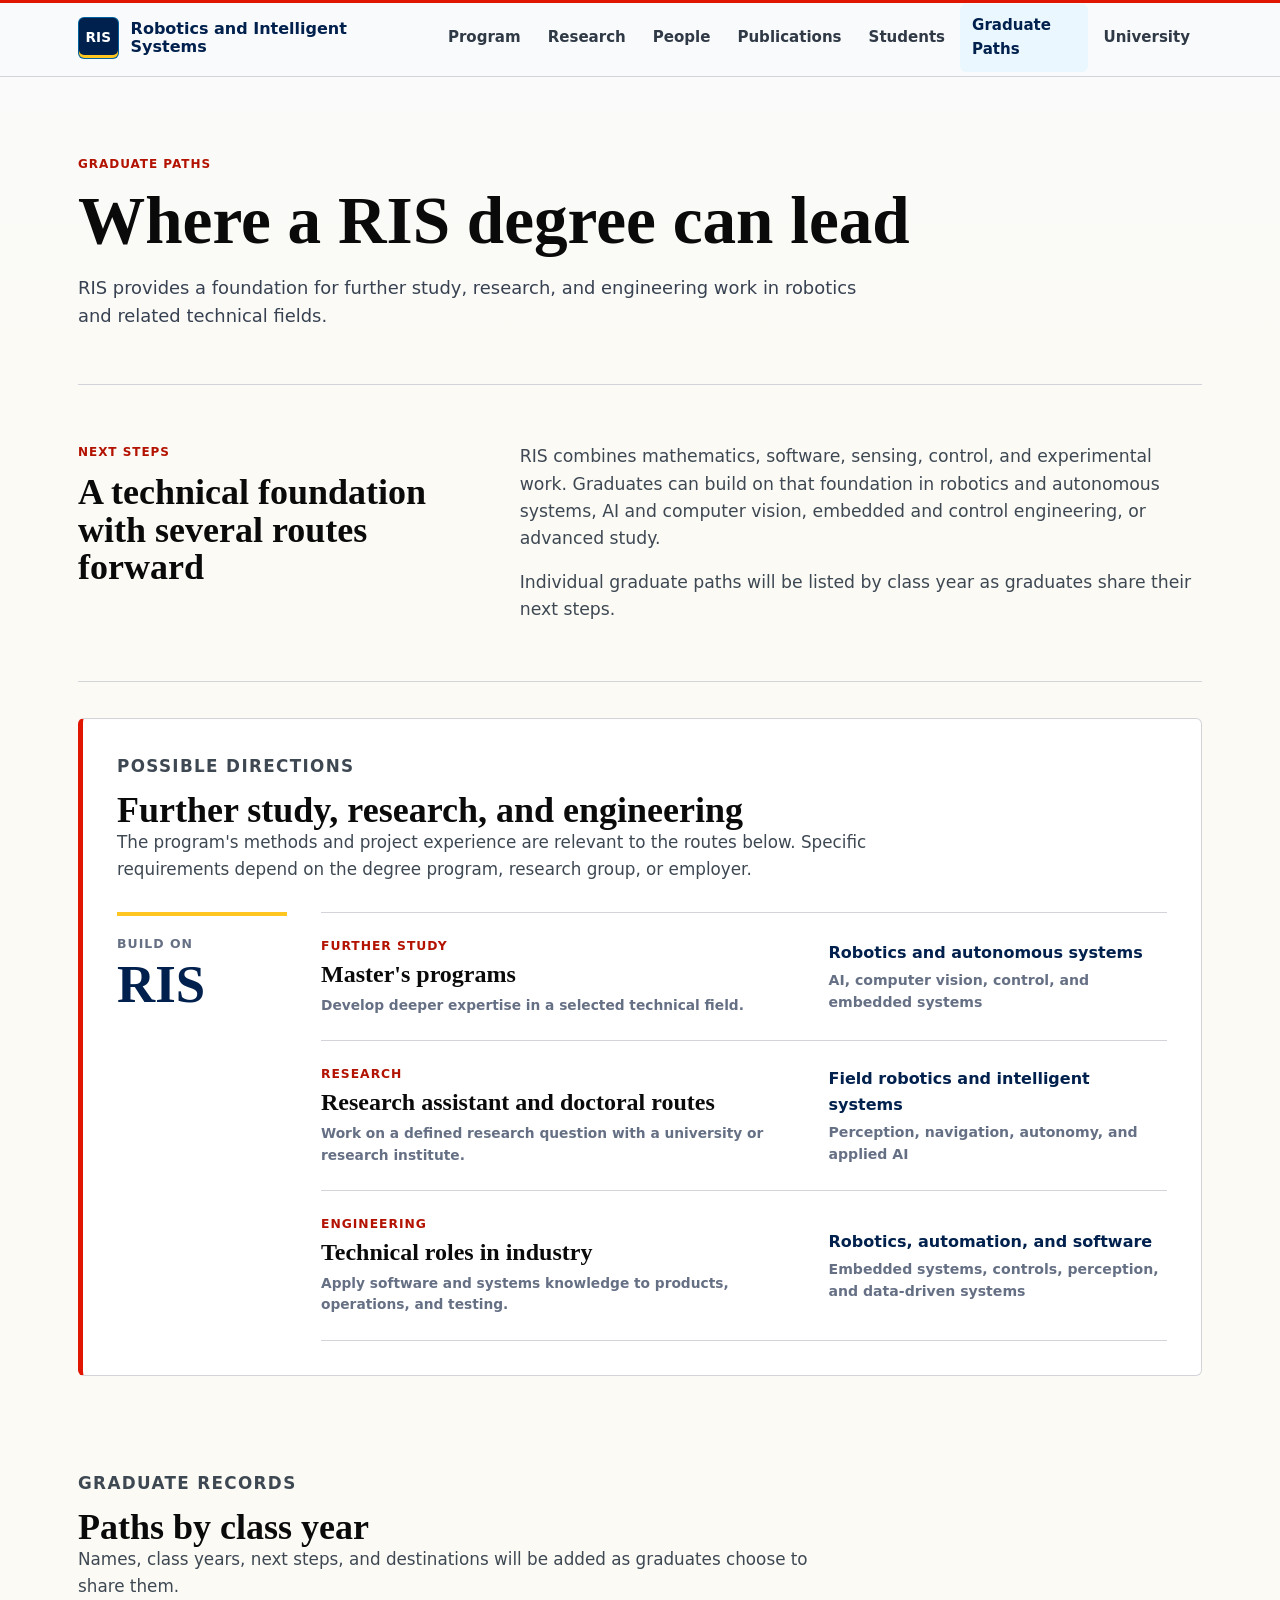
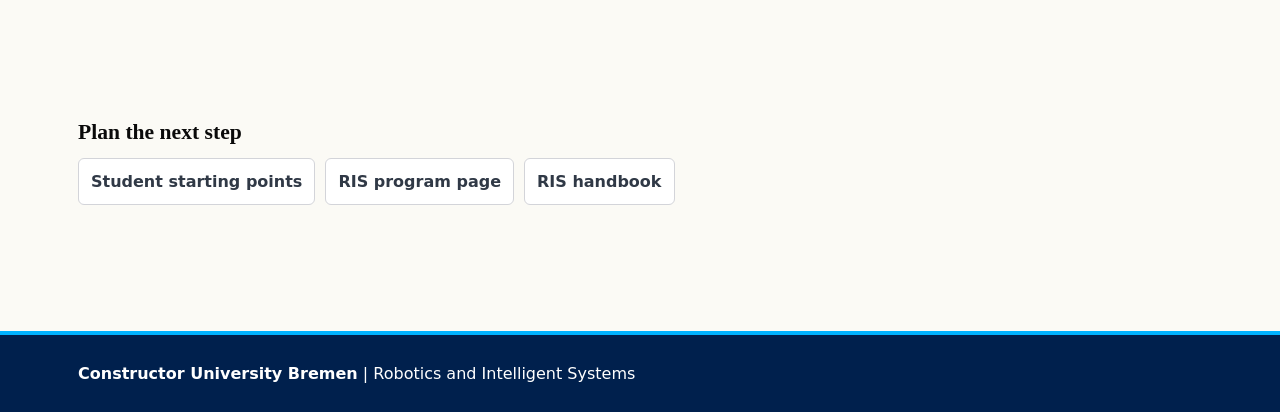
==== graduate-paths.html @ eb4503a7 "Add thesis resources and graduate paths" ====
<!doctype html>
<html lang="en">
<head>
  <title>Graduate Paths | Robotics and Intelligent Systems</title>
  <meta charset="utf-8">
  <meta name="viewport" content="width=device-width, initial-scale=1">
  <meta name="theme-color" content="#00204D">
  <meta name="description" content="Possible academic, research, and engineering paths after Robotics and Intelligent Systems.">
  <meta property="og:title" content="Graduate Paths | Robotics and Intelligent Systems">
  <meta property="og:description" content="Possible academic, research, and engineering paths after RIS.">
  <meta property="og:type" content="website">
  <link rel="icon" href="data:image/svg+xml,%3Csvg xmlns='http://www.w3.org/2000/svg' viewBox='0 0 32 32'%3E%3Crect width='32' height='32' rx='6' fill='%23008CE2'/%3E%3Cpath d='M7 22V10h7.2c2.7 0 4.5 1.5 4.5 3.8 0 1.7-.9 3-2.3 3.5L20 22h-3.7l-3.1-4.1h-2.8V22H7zm3.4-6.8H14c.8 0 1.3-.5 1.3-1.2s-.5-1.2-1.3-1.2h-3.6v2.4zM22 22V10h3.4v12H22z' fill='white'/%3E%3C/svg%3E">
  <link rel="stylesheet" href="assets/css/styles.css">
</head>
<body>
<header class="site-header" role="banner">
  <div class="container header-inner">
    <a class="brand" href="index.html" aria-label="RIS home">
      <span class="brand-mark" aria-hidden="true">RIS</span>
      <span class="brand-text">Robotics and Intelligent Systems</span>
    </a>
    <button class="nav-toggle" aria-expanded="false" aria-controls="site-nav">Menu</button>
    <nav id="site-nav" class="site-nav" role="navigation" aria-label="Primary">
      <a href="index.html">Program</a>
      <a href="projects.html">Research</a>
      <a href="people.html">People</a>
      <a href="publications.html">Publications</a>
      <a href="news.html">Students</a>
      <a href="graduate-paths.html">Graduate Paths</a>
      <a href="https://constructor.university/" target="_blank" rel="noopener">University</a>
    </nav>
  </div>
</header>

<main id="main" class="container page" role="main">
  <section class="page-intro graduate-paths-intro">
    <p class="eyebrow">Graduate Paths</p>
    <h1>Where a RIS degree can lead</h1>
    <p>RIS provides a foundation for further study, research, and engineering work in robotics and related technical fields.</p>
  </section>

  <section class="section path-outlook">
    <div class="path-outlook-heading">
      <p class="eyebrow">Next steps</p>
      <h2>A technical foundation with several routes forward</h2>
    </div>
    <div class="path-outlook-copy">
      <p>RIS combines mathematics, software, sensing, control, and experimental work. Graduates can build on that foundation in robotics and autonomous systems, AI and computer vision, embedded and control engineering, or advanced study.</p>
      <p>Individual graduate paths will be listed by class year as graduates share their next steps.</p>
    </div>
  </section>

  <section class="band inset graduate-destinations">
    <div class="section-heading compact">
      <p class="eyebrow">Possible directions</p>
      <h2>Further study, research, and engineering</h2>
      <p>The program's methods and project experience are relevant to the routes below. Specific requirements depend on the degree program, research group, or employer.</p>
    </div>

    <div class="destination-year">
      <div class="year-marker">
        <span>Build on</span>
        <strong>RIS</strong>
      </div>
      <div class="destination-list">
        <article class="destination-entry">
          <div>
            <p class="destination-name">Further study</p>
            <h3>Master's programs</h3>
            <p class="destination-type">Develop deeper expertise in a selected technical field.</p>
          </div>
          <p class="destination-place">Robotics and autonomous systems <span>AI, computer vision, control, and embedded systems</span></p>
        </article>
        <article class="destination-entry">
          <div>
            <p class="destination-name">Research</p>
            <h3>Research assistant and doctoral routes</h3>
            <p class="destination-type">Work on a defined research question with a university or research institute.</p>
          </div>
          <p class="destination-place">Field robotics and intelligent systems <span>Perception, navigation, autonomy, and applied AI</span></p>
        </article>
        <article class="destination-entry">
          <div>
            <p class="destination-name">Engineering</p>
            <h3>Technical roles in industry</h3>
            <p class="destination-type">Apply software and systems knowledge to products, operations, and testing.</p>
          </div>
          <p class="destination-place">Robotics, automation, and software <span>Embedded systems, controls, perception, and data-driven systems</span></p>
        </article>
      </div>
    </div>
  </section>

  <section class="section">
    <div class="section-heading compact">
      <p class="eyebrow">Graduate records</p>
      <h2>Paths by class year</h2>
      <p>Names, class years, next steps, and destinations will be added as graduates choose to share them.</p>
    </div>
  </section>

  <section class="section sources">
    <h2>Plan the next step</h2>
    <div class="link-grid">
      <a href="news.html">Student starting points</a>
      <a href="https://constructorcampus.org/programs/undergraduate-education/robotics-intelligent-systems" target="_blank" rel="noopener">RIS program page</a>
      <a href="https://constructor.university/sites/default/files/2026-02/RIS_Handbook_2025_v1_2_0.pdf" target="_blank" rel="noopener">RIS handbook</a>
    </div>
  </section>

</main>

<footer class="site-footer" role="contentinfo">
  <div class="container footer-inner">
    <p><strong><a href="https://constructor.university/" target="_blank" rel="noopener">Constructor University Bremen</a></strong> | Robotics and Intelligent Systems</p>
  </div>
</footer>
<script src="assets/js/reviewed-data.js"></script>
<script src="assets/js/main.js"></script>
</body>
</html>
---- assets/css/styles.css ----
:root{
  --constructor-navy:#00204D;
  --constructor-navy-deep:#001A3E;
  --constructor-red:#E01600;
  --constructor-red-deep:#B31200;
  --constructor-yellow:#FFC622;
  --constructor-sky:#00B2FF;
  --constructor-teal:#00A987;
  --navy:#00204D;
  --navy-2:#001A3E;
  --ink:#0A0A0A;
  --graphite:#303946;
  --muted:#667085;
  --paper:#FBFAF5;
  --surface:#FFFFFF;
  --surface-soft:#F5F1E8;
  --line:#D3D4D9;
  --blue:#007ECC;
  --green:#00695F;
  --gold:#B89145;
  --oxblood:#B31200;
  --shadow:0 18px 48px rgba(17,24,39,.12);
}

*{box-sizing:border-box}
html{scroll-behavior:smooth}
body{
  margin:0;
  background:linear-gradient(180deg,#F9FAFB 0,#FBFAF5 360px);
  color:var(--ink);
  font-family:Inter,Aptos,system-ui,-apple-system,Segoe UI,Roboto,Arial,sans-serif;
  line-height:1.58;
}
a{color:var(--blue);text-decoration:none}
a:hover{text-decoration:underline}
p{margin:0 0 1rem}
h1,h2,h3{
  margin:0;
  color:var(--ink);
  font-family:Georgia,"Times New Roman",serif;
  font-weight:700;
  line-height:1.04;
  letter-spacing:0;
}
h1{font-size:4.9rem;max-width:880px}
h2{font-size:2.25rem}
h3{font-size:1.18rem}
ul{margin-top:.4rem}
.container{max-width:1180px;margin:0 auto;padding:0 28px}

.site-header{
  position:sticky;
  top:0;
  z-index:30;
  background:rgba(249,250,251,.96);
  border-bottom:1px solid var(--line);
  box-shadow:inset 0 3px 0 var(--constructor-red);
  backdrop-filter:blur(16px);
}
.header-inner{
  min-height:76px;
  display:flex;
  align-items:center;
  gap:18px;
}
.brand{
  display:flex;
  align-items:center;
  gap:12px;
  color:var(--navy);
  font-weight:760;
}
.brand:hover{text-decoration:none}
.brand-mark{
  display:inline-grid;
  place-items:center;
  width:42px;
  height:42px;
  border:1px solid rgba(0,178,255,.45);
  border-radius:6px;
  background:var(--navy);
  color:#fff;
  font-size:.85rem;
  font-weight:840;
  box-shadow:inset 0 -3px 0 var(--constructor-yellow);
}
.brand-text{font-size:1rem;line-height:1.15}
.site-nav{
  margin-left:auto;
  display:flex;
  align-items:center;
  gap:3px;
}
.site-nav a{
  color:var(--graphite);
  font-size:.94rem;
  font-weight:700;
  padding:10px 12px;
  border-radius:6px;
}
.site-nav a:hover,
.site-nav a[aria-current="page"]{
  background:#EAF7FF;
  color:var(--navy);
  text-decoration:none;
}
.nav-toggle{
  display:none;
  margin-left:auto;
  border:1px solid var(--line);
  background:var(--surface);
  color:var(--navy);
  border-radius:6px;
  padding:9px 12px;
  font-weight:750;
}

.hero{
  position:relative;
  min-height:540px;
  display:grid;
  align-items:center;
  background:var(--navy);
  border-bottom:4px solid var(--constructor-yellow);
  box-shadow:inset 0 6px 0 var(--constructor-sky);
}
.hero::after{
  content:"";
  position:absolute;
  inset:auto 0 0;
  height:1px;
  background:rgba(255,255,255,.18);
}
.hero-scrim{display:none}
.hero-content{
  position:relative;
  padding-top:92px;
  padding-bottom:78px;
}
.hero .eyebrow{color:var(--constructor-yellow)}
.hero h1{color:#fff}
.hero .lede{
  max-width:720px;
  color:#E7EDF4;
  font-size:1.28rem;
}
.eyebrow{
  margin:0 0 12px;
  color:var(--oxblood);
  font-size:.75rem;
  font-weight:840;
  letter-spacing:.08em;
  text-transform:uppercase;
}
.lede{
  color:#364252;
  font-size:1.16rem;
}
.cta-row{
  display:flex;
  flex-wrap:wrap;
  gap:12px;
  margin-top:28px;
}
.btn{
  display:inline-flex;
  align-items:center;
  justify-content:center;
  min-height:44px;
  padding:11px 18px;
  border-radius:6px;
  border:1px solid var(--line);
  font-weight:800;
}
.btn:hover{text-decoration:none}
.btn-primary{
  color:#111827;
  background:var(--constructor-yellow);
  border-color:var(--constructor-yellow);
}
.btn-primary:hover{background:#FFCC38}
.btn-secondary{
  color:#fff;
  background:transparent;
  border-color:rgba(255,255,255,.45);
}
.btn-secondary:hover{background:rgba(255,255,255,.1)}
.band .btn-secondary,
.section .btn-secondary{
  color:var(--navy);
  background:#fff;
  border-color:var(--line);
}
.band .btn-secondary:hover,
.section .btn-secondary:hover{
  background:#EAF7FF;
}

.page{
  padding-top:68px;
  padding-bottom:24px;
}
.page-intro{
  padding:10px 0 38px;
  max-width:900px;
}
.page-intro h1{
  max-width:960px;
  font-size:4.2rem;
}
.page-intro p:last-child{
  margin-top:18px;
  max-width:780px;
  color:#374151;
  font-size:1.12rem;
}

.section{padding:58px 0}
.section-heading{
  max-width:820px;
  margin-bottom:30px;
}
.section-heading p{
  color:#3E4853;
  font-size:1.05rem;
}
.section-heading.compact{max-width:780px}
.band{
  background:#F5F1E8;
  border-top:1px solid var(--line);
  border-bottom:1px solid var(--line);
  padding:68px 0;
}
.band.inset{
  border:1px solid var(--line);
  border-left:5px solid var(--constructor-red);
  border-radius:6px;
  padding:34px;
  margin:36px 0;
  background:#fff;
}
.split{
  display:grid;
  grid-template-columns:minmax(0,1.02fr) minmax(300px,.86fr);
  gap:40px;
  align-items:start;
}
.split p{color:#3E4853}

.stat-grid{
  display:grid;
  grid-template-columns:repeat(4,1fr);
  gap:14px;
}
.stat-card,
.card,
.feature-list article,
.callout,
.project-list article{
  border:1px solid var(--line);
  border-radius:6px;
  background:var(--surface);
  box-shadow:0 8px 26px rgba(17,24,39,.05);
}
.stat-card{padding:20px}
.stat-value{
  display:block;
  color:var(--navy);
  font-family:Georgia,"Times New Roman",serif;
  font-size:1.9rem;
  font-weight:700;
  line-height:1.08;
}
.stat-label{
  display:block;
  margin-top:8px;
  color:var(--muted);
}

.feature-list{display:grid;gap:12px}
.feature-list article,
.callout{padding:19px}
.feature-list p,
.callout p{color:#3E4853}
.callout{border-top:4px solid var(--green)}

.card-grid{
  display:grid;
  grid-template-columns:repeat(auto-fit,minmax(250px,1fr));
  gap:16px;
}
.card-grid.three{grid-template-columns:repeat(3,1fr)}
.card{padding:20px}
.card p{color:#4A5561}
.project-card{border-top:4px solid var(--blue)}
.project-card:nth-child(2n){border-top-color:var(--constructor-teal)}
.project-card:nth-child(3n){border-top-color:var(--constructor-yellow)}
.project-card:nth-child(4n){border-top-color:var(--constructor-red)}

.people-grid{
  display:grid;
  grid-template-columns:1fr;
  gap:18px;
}
.person-card{
  border:1px solid var(--line);
  border-left:5px solid var(--navy);
  border-radius:6px;
  overflow:hidden;
  background:#fff;
  box-shadow:var(--shadow);
}
.person-body{padding:28px}
.role{
  color:var(--green);
  font-weight:740;
}
.tag-row{
  display:flex;
  flex-wrap:wrap;
  gap:8px;
  margin:16px 0 18px;
}
.tag-row span,
.badge{
  border:1px solid #F4DAA6;
  background:#FFF4D3;
  color:#564410;
  border-radius:999px;
  padding:5px 10px;
  font-size:.85rem;
  font-weight:720;
}
.links{
  display:flex;
  flex-wrap:wrap;
  gap:12px;
  margin:0;
}
.links a,
.link-grid a,
.pub-card>a,
.timeline-item a{font-weight:760}

.check-list{
  list-style:none;
  padding:0;
  margin:14px 0 0;
  display:grid;
  gap:10px;
}
.check-list li{
  position:relative;
  padding-left:24px;
  color:#3E4853;
}
.check-list li::before{
  content:"";
  position:absolute;
  left:0;
  top:.5em;
  width:10px;
  height:10px;
  border-radius:50%;
  background:var(--constructor-teal);
  box-shadow:0 0 0 3px #DDF4EF;
}

.project-list{
  display:grid;
  grid-template-columns:repeat(2,1fr);
  gap:14px;
}
.project-list article{padding:18px}
.project-list p{color:#4A5561}
.project-list span{
  display:inline-flex;
  margin-top:6px;
  color:#564410;
  background:#FFF4D3;
  border:1px solid #F4DAA6;
  border-radius:999px;
  padding:4px 9px;
  font-size:.82rem;
  font-weight:780;
}

.filter-bar{
  display:flex;
  flex-wrap:wrap;
  gap:8px;
  margin-bottom:20px;
}
.filter-button{
  appearance:none;
  border:1px solid var(--line);
  border-radius:6px;
  background:#fff;
  color:var(--graphite);
  padding:9px 13px;
  font-weight:790;
  cursor:pointer;
}
.filter-button.active,
.filter-button:hover{
  color:#fff;
  border-color:var(--navy);
  background:var(--navy);
  box-shadow:inset 0 -3px 0 var(--constructor-red);
}
.pubs{display:grid;gap:12px}
.pub-card{
  display:grid;
  grid-template-columns:minmax(0,1fr) auto;
  gap:22px;
  align-items:center;
  border:1px solid var(--line);
  border-left:4px solid var(--constructor-teal);
  border-radius:6px;
  padding:18px;
  background:#fff;
}
.pub-card.is-hidden{display:none}
.pub-card h2{
  font-family:Inter,Aptos,system-ui,-apple-system,Segoe UI,Roboto,Arial,sans-serif;
  font-size:1.08rem;
  line-height:1.25;
  font-weight:800;
}
.pub-year{
  color:var(--oxblood);
  font-weight:840;
  margin:0 0 7px;
}
.pub-meta,
.pub-source{
  color:#4A5561;
  margin:8px 0 0;
}
.pub-source{
  color:#7A6A48;
  font-size:.88rem;
}
.pub-card>a{
  display:inline-flex;
  justify-content:center;
  align-items:center;
  min-width:76px;
  border:1px solid var(--line);
  border-radius:6px;
  padding:8px 10px;
  color:var(--navy);
}
.pub-card>a:hover{
  background:#EAF7FF;
  text-decoration:none;
}

.timeline{display:grid;gap:18px}
.timeline-item{
  display:grid;
  grid-template-columns:124px minmax(0,1fr);
  gap:22px;
  border-top:1px solid var(--line);
  padding-top:24px;
}
.timeline-item>span{
  display:inline-flex;
  align-items:center;
  justify-content:center;
  width:96px;
  height:42px;
  border-radius:999px;
  color:#fff;
  background:var(--constructor-teal);
  font-weight:820;
}
.timeline-item:nth-child(2)>span{background:var(--navy)}
.timeline-item:nth-child(3)>span{background:var(--constructor-red)}
.timeline-item:nth-child(4)>span{background:var(--constructor-yellow);color:#1F2937}
.timeline-item p{color:#4A5561}

.thesis-guide{
  border-left-color:var(--constructor-teal);
  scroll-margin-top:90px;
}
.thesis-framework{
  display:grid;
  grid-template-columns:repeat(5,minmax(0,1fr));
  margin-top:28px;
  border-top:1px solid var(--line);
  border-bottom:1px solid var(--line);
}
.thesis-framework article{
  min-width:0;
  padding:24px 20px 26px;
  border-right:1px solid var(--line);
}
.thesis-framework article:first-child{padding-left:0}
.thesis-framework article:last-child{
  padding-right:0;
  border-right:0;
}
.thesis-framework span{
  display:block;
  margin-bottom:20px;
  color:var(--constructor-red-deep);
  font-family:Georgia,"Times New Roman",serif;
  font-size:2rem;
  font-weight:700;
  line-height:1;
}
.thesis-framework h3{
  margin-bottom:10px;
  font-size:1.15rem;
}
.thesis-framework p{
  margin:0;
  color:#4A5561;
  font-size:.94rem;
}
.thesis-check{
  display:grid;
  grid-template-columns:minmax(170px,.45fr) minmax(0,1.55fr);
  gap:32px;
  margin-top:32px;
  padding-top:28px;
  border-top:4px solid var(--constructor-yellow);
}
.thesis-check h3{font-size:1.35rem}
.thesis-check .check-list{
  display:grid;
  grid-template-columns:repeat(2,minmax(0,1fr));
  gap:12px 24px;
  margin:0;
}
.thesis-download{
  display:grid;
  grid-template-columns:minmax(0,1fr) auto;
  gap:32px;
  align-items:center;
  margin-top:34px;
  padding:26px;
  border:1px solid var(--line);
  border-left:5px solid var(--navy);
  border-radius:6px;
  background:#F7FAFC;
}
.thesis-download h3{margin-bottom:8px}
.thesis-download p:last-child{
  max-width:720px;
  margin:0;
  color:#4A5561;
}
.thesis-download .btn{white-space:nowrap}
.feature-list article>a{
  display:inline-block;
  margin-top:10px;
  color:var(--navy);
  font-size:.9rem;
  font-weight:760;
}

.graduate-paths-intro{max-width:980px}
.path-outlook{
  display:grid;
  grid-template-columns:minmax(260px,.72fr) minmax(0,1.28fr);
  gap:58px;
  align-items:start;
  border-top:1px solid var(--line);
  border-bottom:1px solid var(--line);
}
.path-outlook-heading h2{max-width:360px}
.path-outlook-copy{
  max-width:680px;
  color:#3E4853;
  font-size:1.08rem;
}
.path-outlook-copy p:last-child{margin-bottom:0}
.graduate-destinations{padding:42px}
.destination-year{
  display:grid;
  grid-template-columns:170px minmax(0,1fr);
  gap:34px;
  align-items:start;
}
.year-marker{
  position:sticky;
  top:108px;
  padding-top:18px;
  border-top:4px solid var(--constructor-yellow);
}
.year-marker span{
  display:block;
  color:var(--muted);
  font-size:.78rem;
  font-weight:820;
  letter-spacing:.08em;
  text-transform:uppercase;
}
.year-marker strong{
  display:block;
  margin-top:4px;
  color:var(--navy);
  font-family:Georgia,"Times New Roman",serif;
  font-size:3.3rem;
  line-height:1;
}
.destination-list{border-top:1px solid var(--line)}
.destination-entry{
  display:grid;
  grid-template-columns:minmax(0,1fr) minmax(250px,.7fr);
  gap:24px;
  align-items:center;
  padding:24px 0;
  border-bottom:1px solid var(--line);
}
.destination-name{
  margin:0 0 5px;
  color:var(--constructor-red-deep);
  font-size:.77rem;
  font-weight:840;
  letter-spacing:.08em;
  text-transform:uppercase;
}
.destination-entry h3{font-size:1.5rem}
.destination-type{
  margin:8px 0 0;
  color:var(--muted);
  font-size:.86rem;
  font-weight:720;
}
.destination-place{
  margin:0;
  color:var(--navy);
  font-weight:760;
}
.destination-place span{
  display:block;
  margin-top:4px;
  color:var(--muted);
  font-size:.88rem;
  font-weight:650;
}
.sources{padding-top:34px}
.sources h2{
  font-size:1.35rem;
  margin-bottom:14px;
}
.link-grid{
  display:flex;
  flex-wrap:wrap;
  gap:10px;
}
.link-grid a{
  border:1px solid var(--line);
  border-radius:6px;
  padding:10px 12px;
  color:var(--graphite);
  background:#fff;
}
.link-grid a:hover{
  text-decoration:none;
  background:#EAF7FF;
}

.note{
  color:var(--muted);
  font-size:.94rem;
}
.source-note{
  border-left:4px solid var(--gold);
  padding-left:16px;
  color:#475467;
}

.site-footer{
  margin-top:44px;
  border-top:4px solid var(--constructor-sky);
  background:var(--navy);
  color:#fff;
}
.footer-inner{padding:26px 28px}
.site-footer p{margin:0}
.site-footer a{color:#fff}
.site-footer small{color:#C8D2DC}

@media (max-width:920px){
  .container{padding:0 20px}
  .header-inner{min-height:66px}
  .brand-text{max-width:230px}
  .nav-toggle{display:inline-flex}
  .site-nav{
    display:none;
    position:absolute;
    top:66px;
    left:20px;
    right:20px;
    margin:0;
    flex-direction:column;
    align-items:stretch;
    gap:4px;
    padding:10px;
    background:#fff;
    border:1px solid var(--line);
    border-radius:6px;
    box-shadow:var(--shadow);
  }
  .site-nav.open{display:flex}
  h1{font-size:3.2rem}
  .page-intro h1{font-size:3rem}
  .hero{min-height:auto}
  .hero-content{padding-top:66px;padding-bottom:56px}
  .stat-grid,
  .card-grid.three,
  .project-list,
  .split,
  .path-outlook,
  .destination-year,
  .thesis-check,
  .thesis-download{
    grid-template-columns:1fr;
  }
  .thesis-download .btn{justify-self:start}
  .thesis-framework{grid-template-columns:repeat(2,minmax(0,1fr))}
  .thesis-framework article,
  .thesis-framework article:first-child,
  .thesis-framework article:last-child{
    padding:22px;
    border-right:1px solid var(--line);
    border-bottom:1px solid var(--line);
  }
  .year-marker{position:static}
}

@media (max-width:560px){
  .container{padding:0 16px}
  h1{font-size:2.45rem}
  h2{font-size:1.85rem}
  .page{padding-top:42px}
  .page-intro h1{font-size:2.35rem}
  .section{padding:40px 0}
  .band{padding:44px 0}
  .band.inset{
    padding:22px;
    margin:24px 0;
  }
  .cta-row{align-items:stretch;flex-direction:column}
  .btn{width:100%}
  .pub-card{
    grid-template-columns:1fr;
    gap:12px;
  }
  .pub-card>a{justify-self:start}
  .timeline-item{
    grid-template-columns:1fr;
    gap:12px;
  }
  .timeline-item>span{width:max-content;padding:0 18px}
  .thesis-framework,
  .thesis-check .check-list{
    grid-template-columns:1fr;
  }
  .thesis-download{
    padding:20px;
  }
  .thesis-download .btn{
    width:100%;
    white-space:normal;
  }
  .thesis-framework article,
  .thesis-framework article:first-child,
  .thesis-framework article:last-child{
    padding:20px 0;
    border-right:0;
  }
  .destination-entry{
    grid-template-columns:1fr;
  }
  .graduate-destinations{padding:22px}
  .destination-entry{gap:12px}
  .brand-mark{width:38px;height:38px}
  .brand-text{font-size:.92rem;max-width:178px}
}
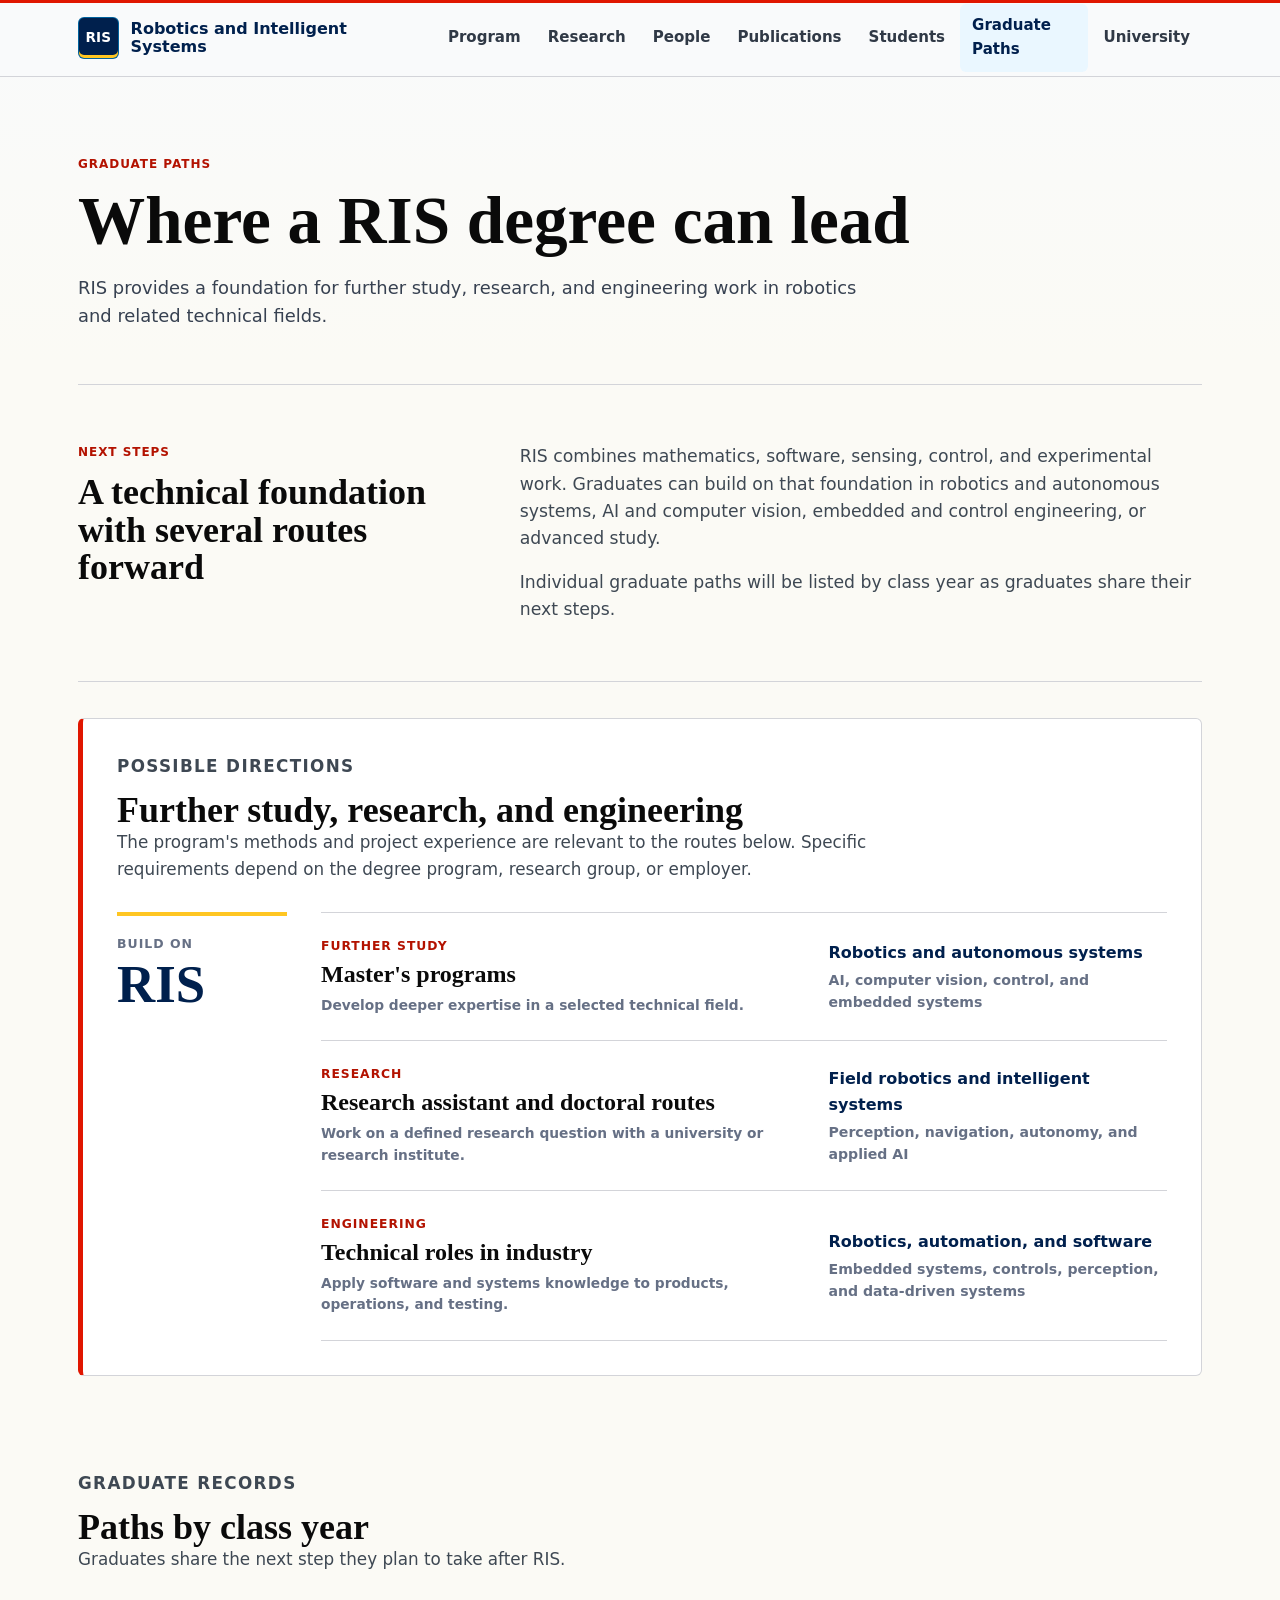
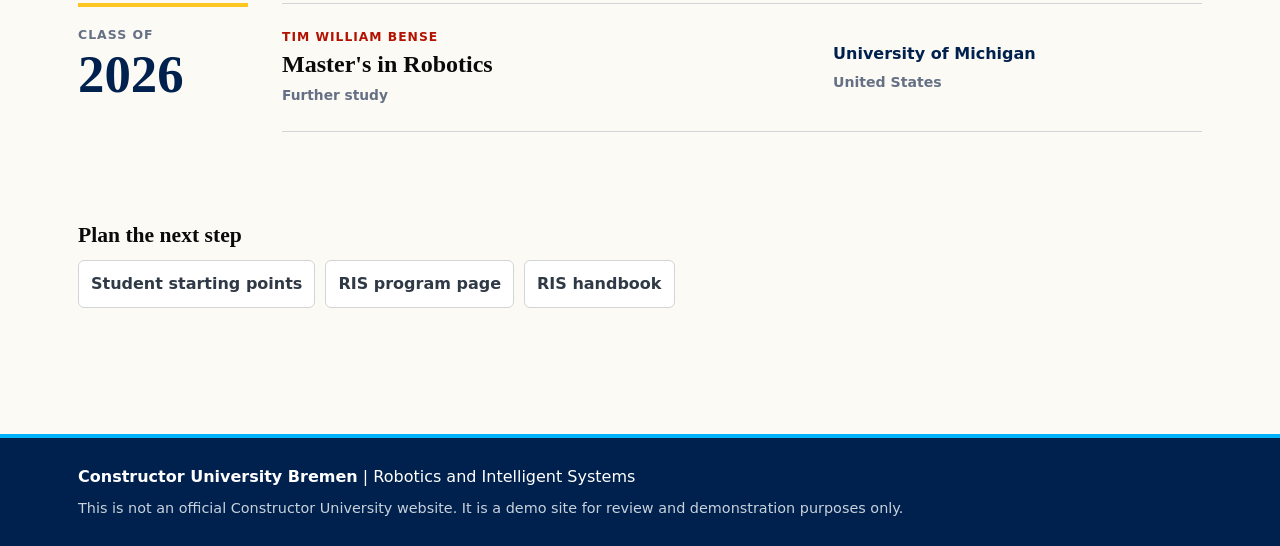
==== commit 15c388b0: "Add graduate destination and demo disclaimer" ====
--- a/graduate-paths.html
+++ b/graduate-paths.html
@@ -95,7 +95,24 @@
     <div class="section-heading compact">
       <p class="eyebrow">Graduate records</p>
       <h2>Paths by class year</h2>
-      <p>Names, class years, next steps, and destinations will be added as graduates choose to share them.</p>
+      <p>Graduates share the next step they plan to take after RIS.</p>
+    </div>
+
+    <div class="destination-year">
+      <div class="year-marker">
+        <span>Class of</span>
+        <strong>2026</strong>
+      </div>
+      <div class="destination-list">
+        <article class="destination-entry">
+          <div>
+            <p class="destination-name">Tim William Bense</p>
+            <h3>Master's in Robotics</h3>
+            <p class="destination-type">Further study</p>
+          </div>
+          <p class="destination-place">University of Michigan <span>United States</span></p>
+        </article>
+      </div>
     </div>
   </section>
 
@@ -113,6 +130,7 @@
 <footer class="site-footer" role="contentinfo">
   <div class="container footer-inner">
     <p><strong><a href="https://constructor.university/" target="_blank" rel="noopener">Constructor University Bremen</a></strong> | Robotics and Intelligent Systems</p>
+    <p class="site-disclaimer">This is not an official Constructor University website. It is a demo site for review and demonstration purposes only.</p>
   </div>
 </footer>
 <script src="assets/js/reviewed-data.js"></script>
--- a/assets/css/styles.css
+++ b/assets/css/styles.css
@@ -684,6 +684,11 @@
 .site-footer p{margin:0}
 .site-footer a{color:#fff}
 .site-footer small{color:#C8D2DC}
+.site-footer .site-disclaimer{
+  margin-top:8px;
+  color:#C8D2DC;
+  font-size:.9rem;
+}
 
 @media (max-width:920px){
   .container{padding:0 20px}
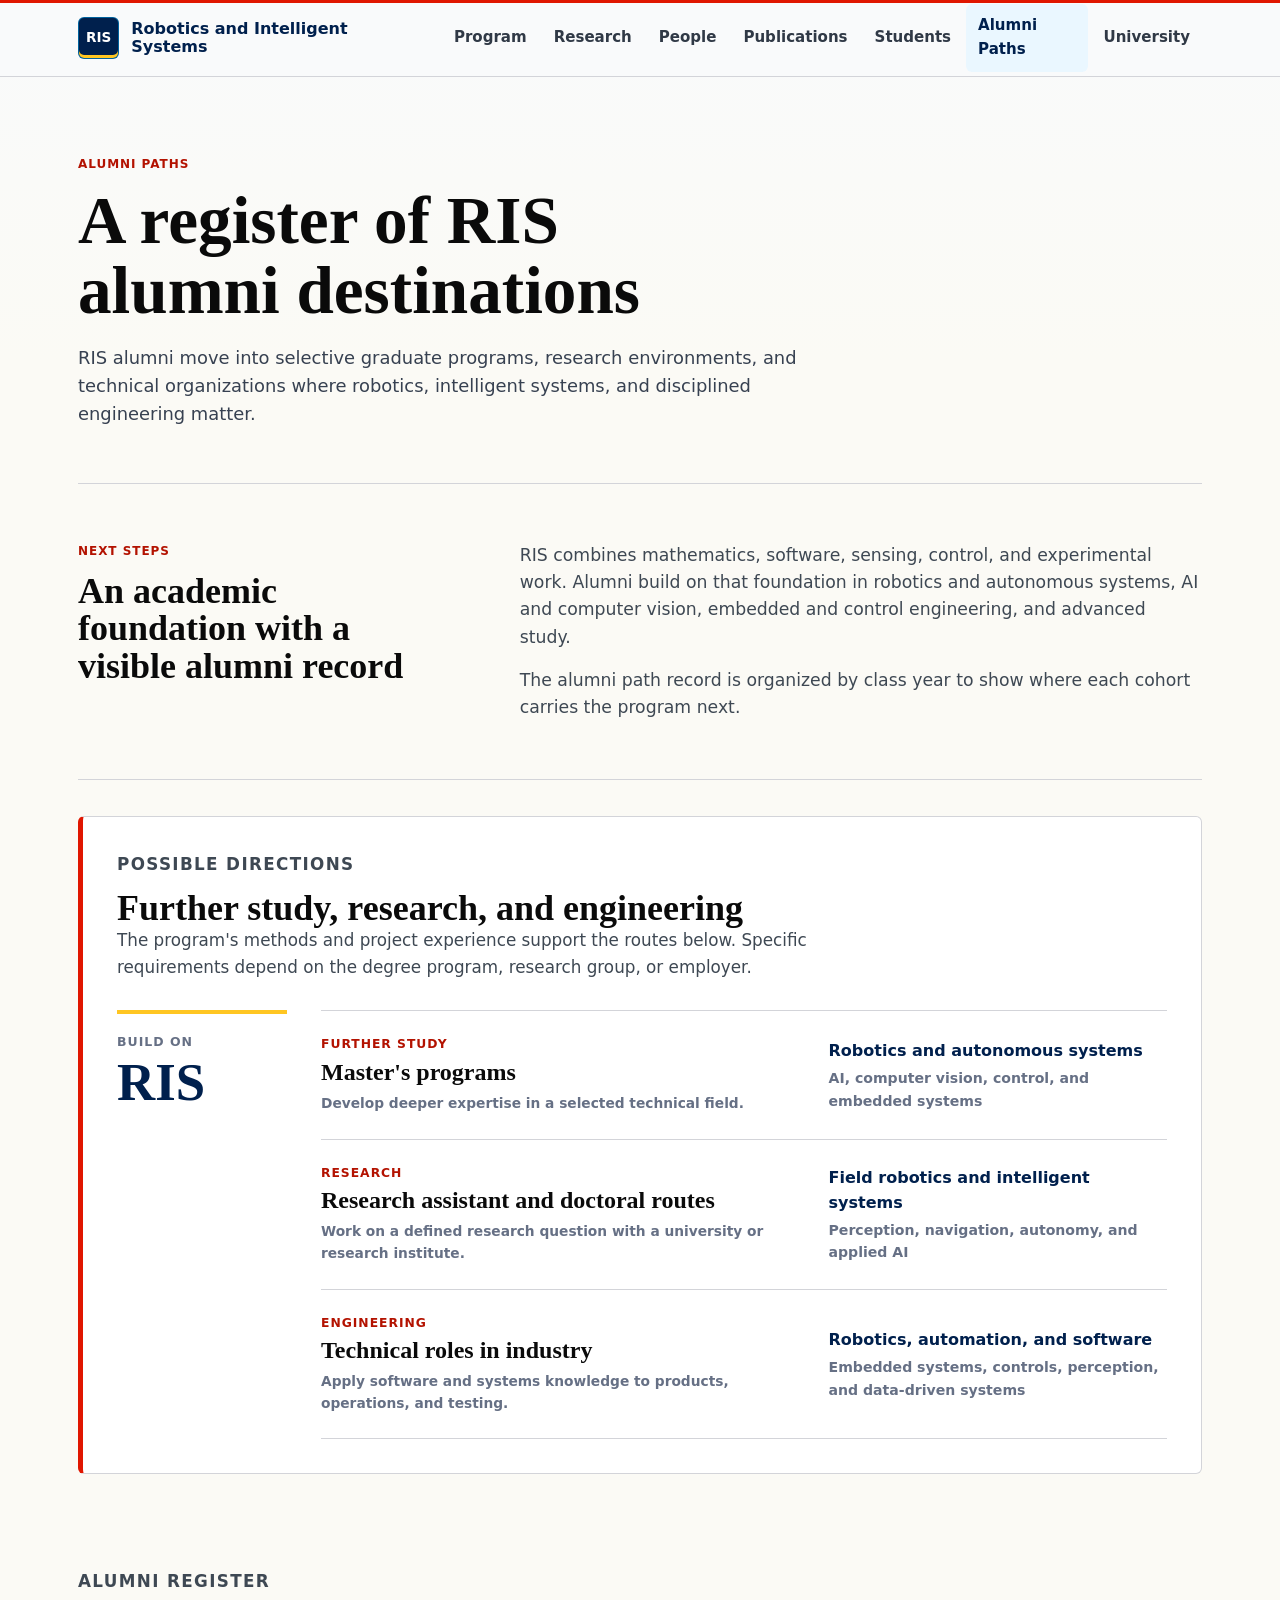
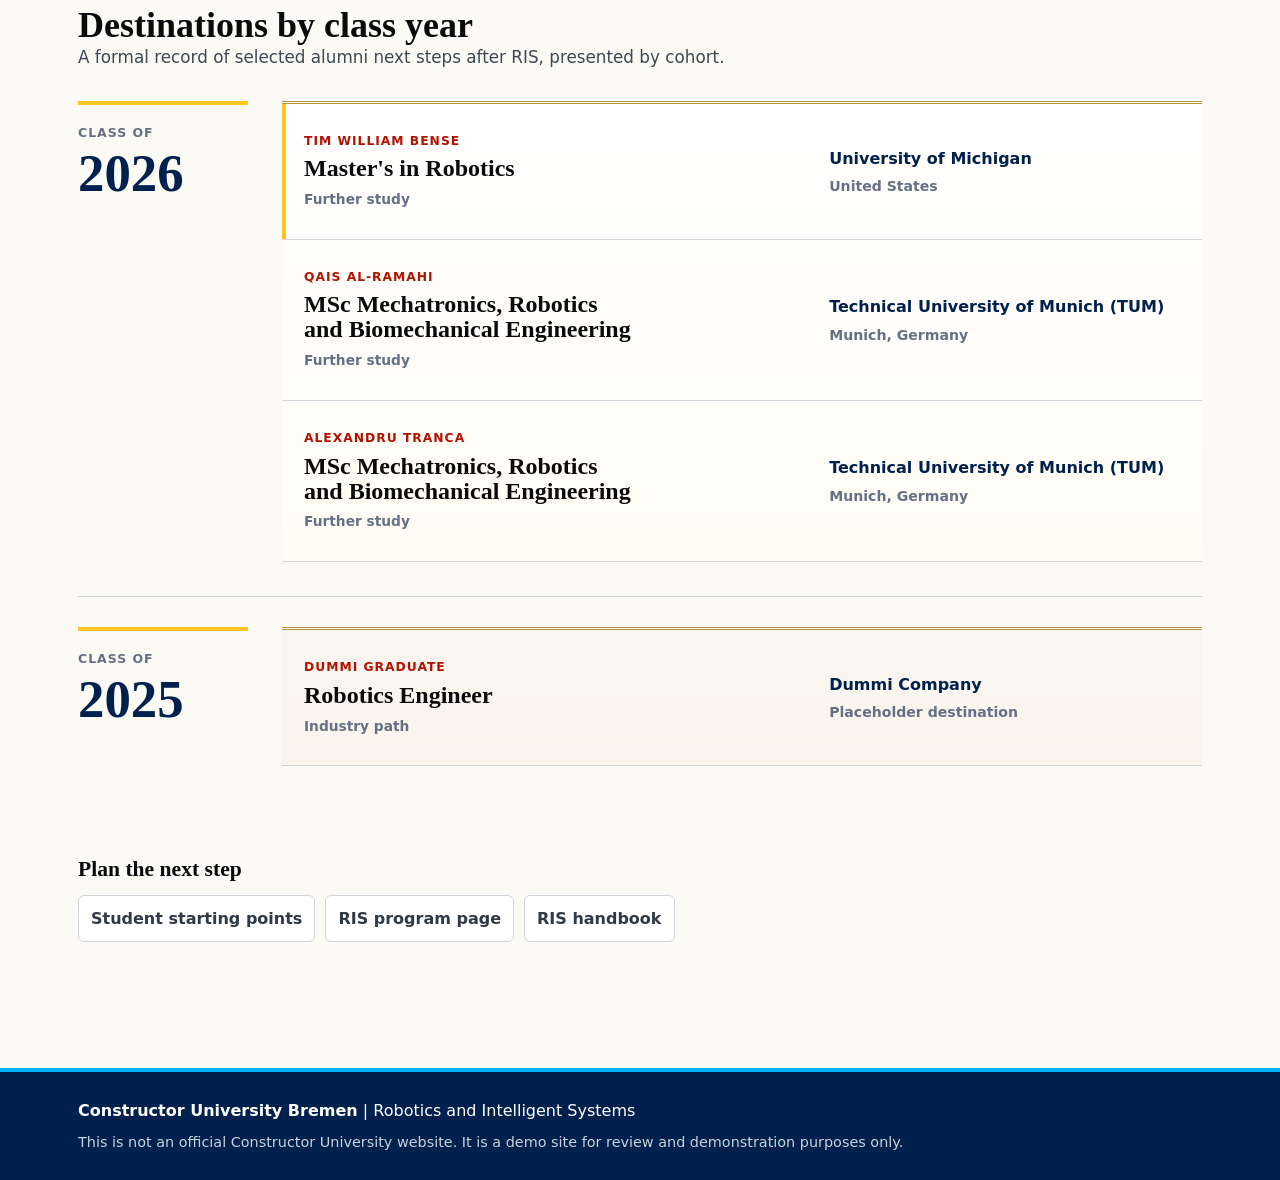
==== commit 78520a54: "Rename graduate paths to alumni paths" ====
--- a/graduate-paths.html
+++ b/graduate-paths.html
@@ -1,13 +1,13 @@
 <!doctype html>
 <html lang="en">
 <head>
-  <title>Graduate Paths | Robotics and Intelligent Systems</title>
+  <title>Alumni Paths | Robotics and Intelligent Systems</title>
   <meta charset="utf-8">
   <meta name="viewport" content="width=device-width, initial-scale=1">
   <meta name="theme-color" content="#00204D">
-  <meta name="description" content="Possible academic, research, and engineering paths after Robotics and Intelligent Systems.">
-  <meta property="og:title" content="Graduate Paths | Robotics and Intelligent Systems">
-  <meta property="og:description" content="Possible academic, research, and engineering paths after RIS.">
+  <meta name="description" content="Alumni destinations in academic, research, and engineering paths after Robotics and Intelligent Systems.">
+  <meta property="og:title" content="Alumni Paths | Robotics and Intelligent Systems">
+  <meta property="og:description" content="Alumni destinations and onward paths after RIS.">
   <meta property="og:type" content="website">
   <link rel="icon" href="data:image/svg+xml,%3Csvg xmlns='http://www.w3.org/2000/svg' viewBox='0 0 32 32'%3E%3Crect width='32' height='32' rx='6' fill='%23008CE2'/%3E%3Cpath d='M7 22V10h7.2c2.7 0 4.5 1.5 4.5 3.8 0 1.7-.9 3-2.3 3.5L20 22h-3.7l-3.1-4.1h-2.8V22H7zm3.4-6.8H14c.8 0 1.3-.5 1.3-1.2s-.5-1.2-1.3-1.2h-3.6v2.4zM22 22V10h3.4v12H22z' fill='white'/%3E%3C/svg%3E">
   <link rel="stylesheet" href="assets/css/styles.css">
@@ -26,7 +26,7 @@
       <a href="people.html">People</a>
       <a href="publications.html">Publications</a>
       <a href="news.html">Students</a>
-      <a href="graduate-paths.html">Graduate Paths</a>
+      <a href="graduate-paths.html">Alumni Paths</a>
       <a href="https://constructor.university/" target="_blank" rel="noopener">University</a>
     </nav>
   </div>
@@ -34,19 +34,19 @@
 
 <main id="main" class="container page" role="main">
   <section class="page-intro graduate-paths-intro">
-    <p class="eyebrow">Graduate Paths</p>
-    <h1>Where a RIS degree can lead</h1>
-    <p>RIS provides a foundation for further study, research, and engineering work in robotics and related technical fields.</p>
+    <p class="eyebrow">Alumni Paths</p>
+    <h1>A register of RIS alumni destinations</h1>
+    <p>RIS alumni move into selective graduate programs, research environments, and technical organizations where robotics, intelligent systems, and disciplined engineering matter.</p>
   </section>
 
   <section class="section path-outlook">
     <div class="path-outlook-heading">
       <p class="eyebrow">Next steps</p>
-      <h2>A technical foundation with several routes forward</h2>
+      <h2>An academic foundation with a visible alumni record</h2>
     </div>
     <div class="path-outlook-copy">
-      <p>RIS combines mathematics, software, sensing, control, and experimental work. Graduates can build on that foundation in robotics and autonomous systems, AI and computer vision, embedded and control engineering, or advanced study.</p>
-      <p>Individual graduate paths will be listed by class year as graduates share their next steps.</p>
+      <p>RIS combines mathematics, software, sensing, control, and experimental work. Alumni build on that foundation in robotics and autonomous systems, AI and computer vision, embedded and control engineering, and advanced study.</p>
+      <p>The alumni path record is organized by class year to show where each cohort carries the program next.</p>
     </div>
   </section>
 
@@ -54,7 +54,7 @@
     <div class="section-heading compact">
       <p class="eyebrow">Possible directions</p>
       <h2>Further study, research, and engineering</h2>
-      <p>The program's methods and project experience are relevant to the routes below. Specific requirements depend on the degree program, research group, or employer.</p>
+      <p>The program's methods and project experience support the routes below. Specific requirements depend on the degree program, research group, or employer.</p>
     </div>
 
     <div class="destination-year">
@@ -91,11 +91,11 @@
     </div>
   </section>
 
-  <section class="section">
+  <section class="section alumni-ledger">
     <div class="section-heading compact">
-      <p class="eyebrow">Graduate records</p>
-      <h2>Paths by class year</h2>
-      <p>Graduates share the next step they plan to take after RIS.</p>
+      <p class="eyebrow">Alumni register</p>
+      <h2>Destinations by class year</h2>
+      <p>A formal record of selected alumni next steps after RIS, presented by cohort.</p>
     </div>
 
     <div class="destination-year">
@@ -111,6 +111,39 @@
             <p class="destination-type">Further study</p>
           </div>
           <p class="destination-place">University of Michigan <span>United States</span></p>
+        </article>
+        <article class="destination-entry">
+          <div>
+            <p class="destination-name">Qais Al-Ramahi</p>
+            <h3>MSc Mechatronics, Robotics and Biomechanical Engineering</h3>
+            <p class="destination-type">Further study</p>
+          </div>
+          <p class="destination-place">Technical University of Munich (TUM) <span>Munich, Germany</span></p>
+        </article>
+        <article class="destination-entry">
+          <div>
+            <p class="destination-name">Alexandru Tranca</p>
+            <h3>MSc Mechatronics, Robotics and Biomechanical Engineering</h3>
+            <p class="destination-type">Further study</p>
+          </div>
+          <p class="destination-place">Technical University of Munich (TUM) <span>Munich, Germany</span></p>
+        </article>
+      </div>
+    </div>
+
+    <div class="destination-year">
+      <div class="year-marker">
+        <span>Class of</span>
+        <strong>2025</strong>
+      </div>
+      <div class="destination-list">
+        <article class="destination-entry destination-entry-placeholder">
+          <div>
+            <p class="destination-name">Dummi Graduate</p>
+            <h3>Robotics Engineer</h3>
+            <p class="destination-type">Industry path</p>
+          </div>
+          <p class="destination-place">Dummi Company <span>Placeholder destination</span></p>
         </article>
       </div>
     </div>
--- a/assets/css/styles.css
+++ b/assets/css/styles.css
@@ -20,6 +20,7 @@
   --gold:#B89145;
   --oxblood:#B31200;
   --shadow:0 18px 48px rgba(17,24,39,.12);
+  --page-gutter:28px;
 }
 
 *{box-sizing:border-box}
@@ -41,12 +42,13 @@
   font-weight:700;
   line-height:1.04;
   letter-spacing:0;
+  text-wrap:balance;
 }
 h1{font-size:4.9rem;max-width:880px}
 h2{font-size:2.25rem}
 h3{font-size:1.18rem}
 ul{margin-top:.4rem}
-.container{max-width:1180px;margin:0 auto;padding:0 28px}
+.container{max-width:1180px;margin:0 auto;padding:0 var(--page-gutter)}
 
 .site-header{
   position:sticky;
@@ -215,7 +217,10 @@
   font-size:1.12rem;
 }
 
-.section{padding:58px 0}
+.section{
+  padding-top:58px;
+  padding-bottom:58px;
+}
 .section-heading{
   max-width:820px;
   margin-bottom:30px;
@@ -408,7 +413,21 @@
   background:var(--navy);
   box-shadow:inset 0 -3px 0 var(--constructor-red);
 }
+.pub-summary{
+  margin:-6px 0 14px;
+  color:#4A5561;
+  font-size:.94rem;
+  font-weight:720;
+}
 .pubs{display:grid;gap:12px}
+.pub-empty{
+  margin:0;
+  padding:18px;
+  border:1px solid var(--line);
+  border-radius:6px;
+  background:#fff;
+  color:#4A5561;
+}
 .pub-card{
   display:grid;
   grid-template-columns:minmax(0,1fr) auto;
@@ -454,6 +473,40 @@
 .pub-card>a:hover{
   background:#EAF7FF;
   text-decoration:none;
+}
+.pagination{
+  display:flex;
+  flex-wrap:wrap;
+  align-items:center;
+  gap:8px;
+  margin-top:18px;
+}
+.pagination[hidden]{display:none}
+.pagination-button{
+  appearance:none;
+  min-width:42px;
+  min-height:38px;
+  border:1px solid var(--line);
+  border-radius:6px;
+  background:#fff;
+  color:var(--graphite);
+  padding:8px 12px;
+  font-weight:790;
+  cursor:pointer;
+}
+.pagination-button[aria-current="page"]{
+  color:#fff;
+  border-color:var(--navy);
+  background:var(--navy);
+}
+.pagination-button:disabled{
+  cursor:not-allowed;
+  color:#7C8794;
+  background:#F3F5F7;
+}
+.pagination-button:not(:disabled):hover{
+  border-color:var(--navy);
+  background:#EAF7FF;
 }
 
 .timeline{display:grid;gap:18px}
@@ -561,6 +614,68 @@
   font-weight:760;
 }
 
+.hub-intro{max-width:1000px}
+.research-directory{
+  display:grid;
+  grid-template-columns:repeat(auto-fit,minmax(320px,1fr));
+  gap:18px;
+  padding-top:18px;
+}
+.research-card{
+  display:flex;
+  min-height:390px;
+  min-width:0;
+  flex-direction:column;
+  border:1px solid var(--line);
+  border-top:5px solid var(--constructor-teal);
+  border-radius:6px;
+  padding:28px;
+  background:#fff;
+  color:var(--graphite);
+  box-shadow:var(--shadow);
+}
+.research-card:hover{
+  text-decoration:none;
+  background:#F7FBFE;
+}
+.research-card-featured{
+  border-top-color:var(--blue);
+}
+.research-card-placeholder{
+  border-top-color:var(--constructor-yellow);
+  background:#FFFCF4;
+}
+.research-card-placeholder:nth-child(3){
+  border-top-color:var(--constructor-red);
+}
+.research-card-kicker{
+  display:block;
+  margin-bottom:18px;
+  color:var(--constructor-red-deep);
+  font-size:.78rem;
+  font-weight:840;
+  letter-spacing:.08em;
+  text-transform:uppercase;
+}
+.research-card h2{
+  font-size:2.15rem;
+  line-height:1;
+}
+.research-card-subtitle{
+  margin:10px 0 18px;
+  color:var(--green);
+  font-weight:760;
+}
+.research-card p:not(.research-card-subtitle){
+  color:#4A5561;
+}
+.research-card .tag-row{margin-top:auto}
+.research-card strong{
+  display:inline-block;
+  margin-top:18px;
+  color:var(--navy);
+}
+
 .graduate-paths-intro{max-width:980px}
 .path-outlook{
   display:grid;
@@ -583,6 +698,16 @@
   grid-template-columns:170px minmax(0,1fr);
   gap:34px;
   align-items:start;
+}
+.alumni-ledger .destination-year{
+  margin-top:34px;
+  padding-top:30px;
+  border-top:1px solid var(--line);
+}
+.alumni-ledger .section-heading + .destination-year{
+  margin-top:0;
+  padding-top:0;
+  border-top:0;
 }
 .year-marker{
   position:sticky;
@@ -615,6 +740,19 @@
   padding:24px 0;
   border-bottom:1px solid var(--line);
 }
+.alumni-ledger .destination-list{
+  border-top:3px double var(--gold);
+  background:linear-gradient(180deg,#FFFFFF 0,#FFFCF4 100%);
+}
+.alumni-ledger .destination-entry{
+  padding:28px 22px;
+}
+.alumni-ledger .section-heading + .destination-year .destination-entry:first-child{
+  box-shadow:inset 4px 0 0 var(--constructor-yellow);
+}
+.destination-entry-placeholder{
+  background:rgba(245,241,232,.62);
+}
 .destination-name{
   margin:0 0 5px;
   color:var(--constructor-red-deep);
@@ -680,7 +818,7 @@
   background:var(--navy);
   color:#fff;
 }
-.footer-inner{padding:26px 28px}
+.footer-inner{padding:26px var(--page-gutter)}
 .site-footer p{margin:0}
 .site-footer a{color:#fff}
 .site-footer small{color:#C8D2DC}
@@ -691,7 +829,7 @@
 }
 
 @media (max-width:920px){
-  .container{padding:0 20px}
+  :root{--page-gutter:22px}
   .header-inner{min-height:66px}
   .brand-text{max-width:230px}
   .nav-toggle{display:inline-flex}
@@ -699,8 +837,8 @@
     display:none;
     position:absolute;
     top:66px;
-    left:20px;
-    right:20px;
+    left:var(--page-gutter);
+    right:var(--page-gutter);
     margin:0;
     flex-direction:column;
     align-items:stretch;
@@ -719,6 +857,7 @@
   .stat-grid,
   .card-grid.three,
   .project-list,
+  .research-directory,
   .split,
   .path-outlook,
   .destination-year,
@@ -739,19 +878,59 @@
 }
 
 @media (max-width:560px){
-  .container{padding:0 16px}
-  h1{font-size:2.45rem}
-  h2{font-size:1.85rem}
+  :root{--page-gutter:18px}
+  h1{font-size:2.18rem}
+  h2{font-size:1.65rem}
+  h1,
+  h2{
+    max-width:100%;
+    overflow-wrap:break-word;
+  }
+  .hero h1{max-width:9em}
+  .section-heading h2{max-width:12.5em}
   .page{padding-top:42px}
-  .page-intro h1{font-size:2.35rem}
-  .section{padding:40px 0}
+  .page-intro h1{font-size:2.12rem}
+  .section{
+    padding-top:40px;
+    padding-bottom:40px;
+  }
   .band{padding:44px 0}
+  .hero-content{padding-top:58px;padding-bottom:50px}
+  .hero .lede,
+  .lede,
+  .page-intro p:last-child,
+  .section-heading p{
+    font-size:1rem;
+  }
+  .section-heading{margin-bottom:24px}
   .band.inset{
-    padding:22px;
-    margin:24px 0;
+    margin:24px calc(var(--page-gutter) * -1);
+    padding:30px var(--page-gutter);
+    border-left:0;
+    border-right:0;
+    border-radius:0;
+  }
+  .split{gap:26px}
+  .card-grid,
+  .feature-list,
+  .people-grid,
+  .project-list{gap:12px}
+  .stat-card,
+  .card,
+  .feature-list article,
+  .callout,
+  .project-list article,
+  .pub-card,
+  .person-body{
+    padding:18px;
   }
   .cta-row{align-items:stretch;flex-direction:column}
   .btn{width:100%}
+  .research-card{
+    min-height:auto;
+    padding:22px;
+  }
+  .research-card h2{font-size:1.85rem}
   .pub-card{
     grid-template-columns:1fr;
     gap:12px;
@@ -786,4 +965,5 @@
   .destination-entry{gap:12px}
   .brand-mark{width:38px;height:38px}
   .brand-text{font-size:.92rem;max-width:178px}
-}
+  .footer-inner{padding:24px var(--page-gutter)}
+}
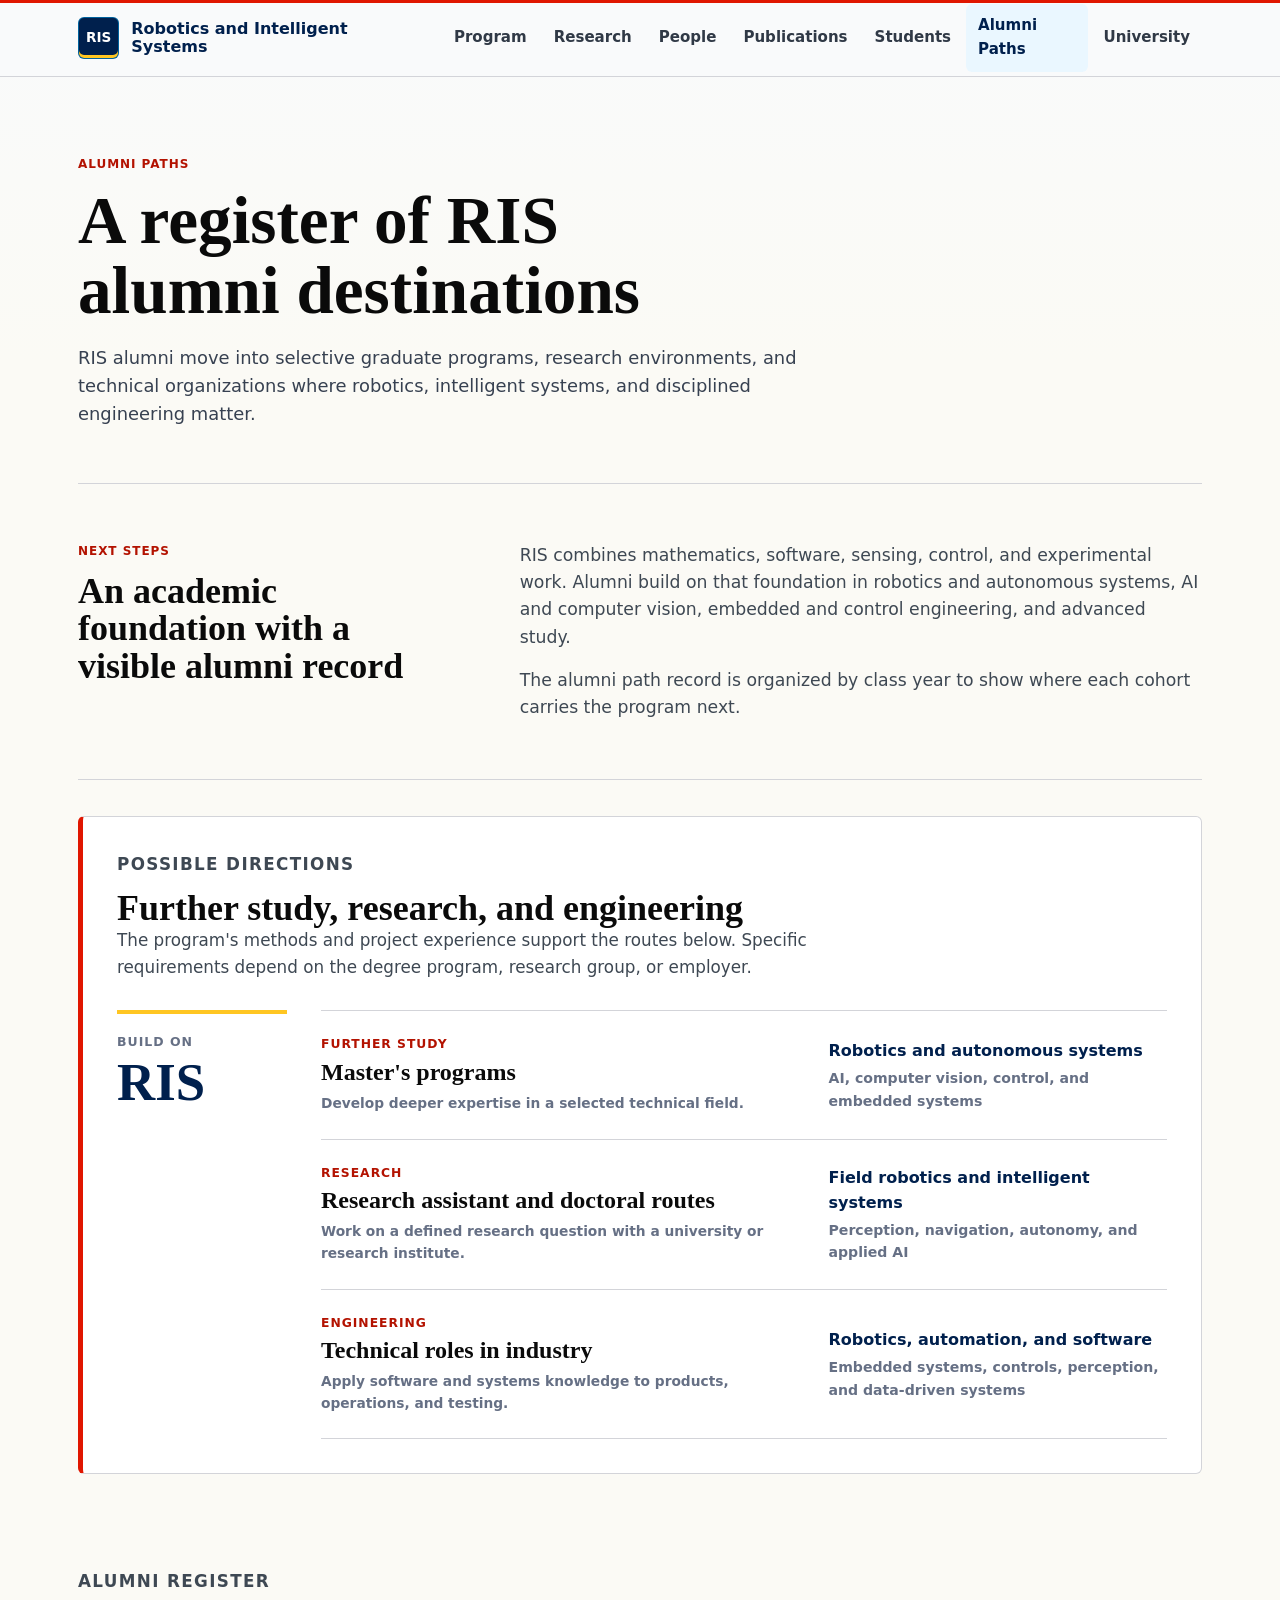
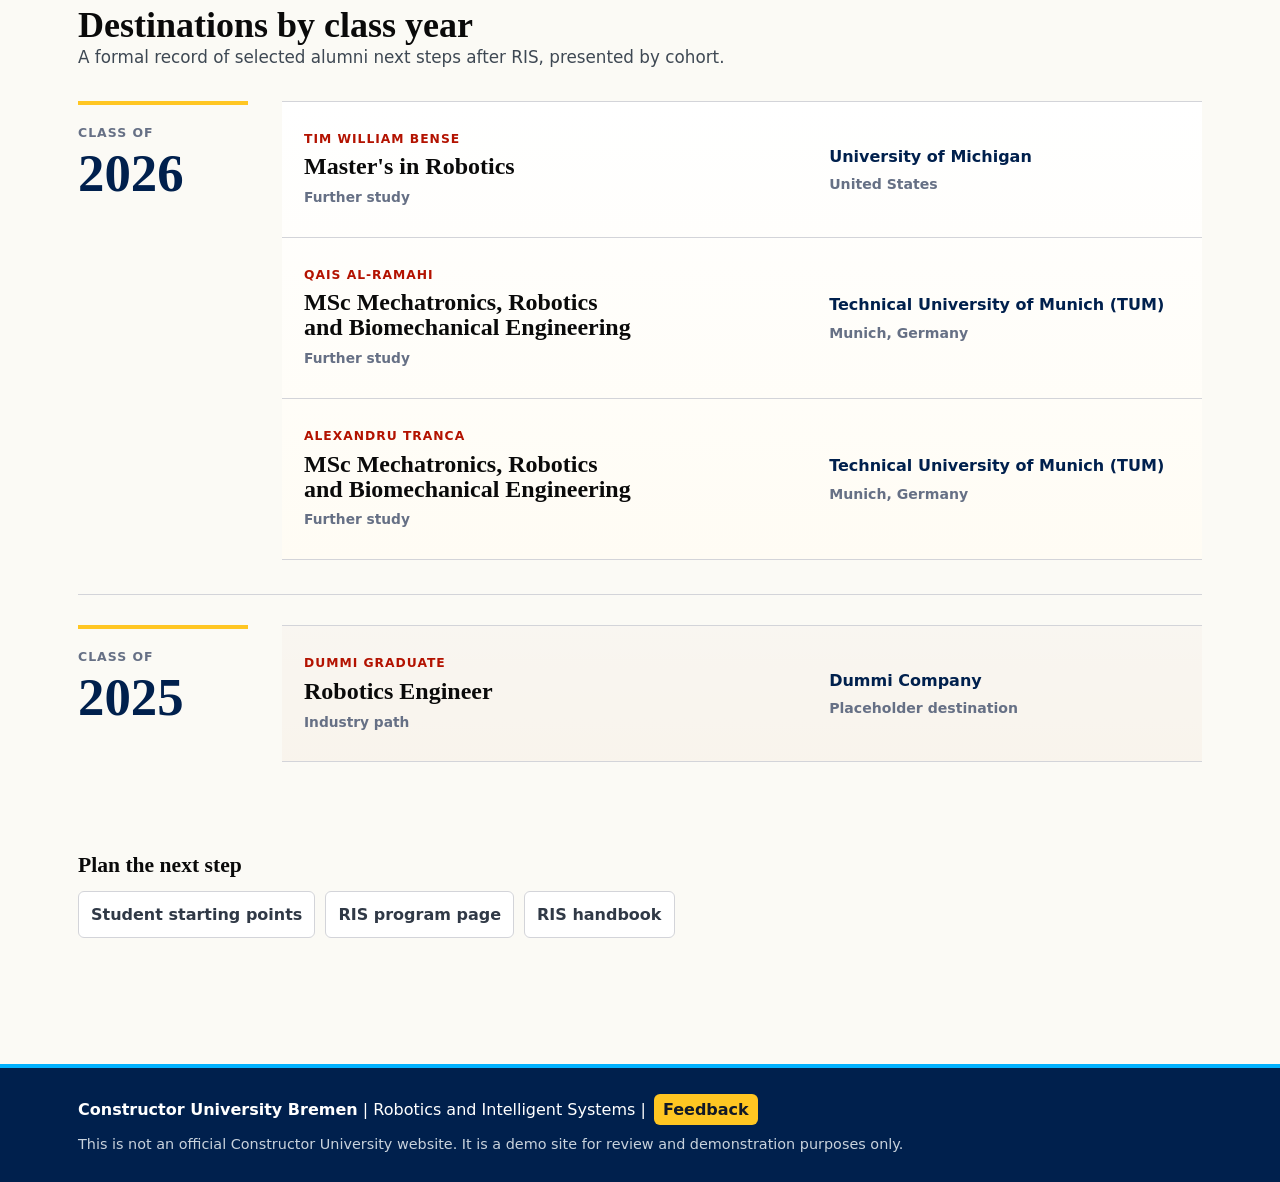
==== commit b42e4fd0: "Add site feedback page" ====
--- a/graduate-paths.html
+++ b/graduate-paths.html
@@ -162,7 +162,7 @@
 
 <footer class="site-footer" role="contentinfo">
   <div class="container footer-inner">
-    <p><strong><a href="https://constructor.university/" target="_blank" rel="noopener">Constructor University Bremen</a></strong> | Robotics and Intelligent Systems</p>
+    <p><strong><a href="https://constructor.university/" target="_blank" rel="noopener">Constructor University Bremen</a></strong> | Robotics and Intelligent Systems | <a class="footer-feedback-link" href="feedback.html">Feedback</a></p>
     <p class="site-disclaimer">This is not an official Constructor University website. It is a demo site for review and demonstration purposes only.</p>
   </div>
 </footer>
--- a/assets/css/styles.css
+++ b/assets/css/styles.css
@@ -413,6 +413,114 @@
   background:var(--navy);
   box-shadow:inset 0 -3px 0 var(--constructor-red);
 }
+.publication-tools{
+  display:grid;
+  grid-template-columns:auto minmax(220px,1fr) auto minmax(170px,220px);
+  gap:10px;
+  align-items:center;
+  margin:-4px 0 18px;
+}
+.publication-tools label{
+  color:var(--muted);
+  font-size:.75rem;
+  font-weight:840;
+  letter-spacing:.08em;
+  text-transform:uppercase;
+}
+.publication-search-field{
+  position:relative;
+  display:grid;
+  grid-template-columns:minmax(0,1fr) auto;
+  gap:8px;
+}
+.publication-search,
+.publication-sort{
+  width:100%;
+  min-height:42px;
+  border:1px solid var(--line);
+  border-radius:6px;
+  background:#fff;
+  color:var(--graphite);
+  font:inherit;
+  font-weight:650;
+  padding:9px 11px;
+}
+.publication-search:focus,
+.publication-sort:focus{
+  outline:3px solid #BFEAFF;
+  border-color:var(--blue);
+}
+.publication-search.is-active{
+  border-color:var(--navy);
+  box-shadow:inset 3px 0 0 var(--constructor-teal);
+}
+.publication-clear{
+  appearance:none;
+  min-height:42px;
+  border:1px solid var(--line);
+  border-radius:6px;
+  background:#fff;
+  color:var(--navy);
+  padding:9px 13px;
+  font-weight:790;
+  cursor:pointer;
+}
+.publication-clear:hover{
+  border-color:var(--navy);
+  background:#EAF7FF;
+}
+.publication-clear[hidden]{display:none}
+.publication-suggestions{
+  position:absolute;
+  z-index:25;
+  top:calc(100% + 6px);
+  left:0;
+  right:0;
+  display:grid;
+  gap:3px;
+  max-height:280px;
+  overflow:auto;
+  padding:6px;
+  border:1px solid var(--line);
+  border-radius:6px;
+  background:#fff;
+  box-shadow:var(--shadow);
+}
+.publication-suggestions[hidden]{display:none}
+.publication-suggestion{
+  appearance:none;
+  display:grid;
+  grid-template-columns:minmax(0,1fr) auto;
+  gap:12px;
+  align-items:center;
+  width:100%;
+  border:0;
+  border-radius:5px;
+  background:transparent;
+  color:var(--graphite);
+  padding:8px 9px;
+  text-align:left;
+  cursor:pointer;
+}
+.publication-suggestion span{
+  min-width:0;
+  overflow:hidden;
+  text-overflow:ellipsis;
+  white-space:nowrap;
+  font-weight:720;
+}
+.publication-suggestion small{
+  color:var(--muted);
+  font-size:.72rem;
+  font-weight:820;
+  letter-spacing:.06em;
+  text-transform:uppercase;
+}
+.publication-suggestion:hover,
+.publication-suggestion.is-active{
+  background:#EAF7FF;
+  color:var(--navy);
+}
 .pub-summary{
   margin:-6px 0 14px;
   color:#4A5561;
@@ -741,14 +849,11 @@
   border-bottom:1px solid var(--line);
 }
 .alumni-ledger .destination-list{
-  border-top:3px double var(--gold);
+  border-top:1px solid var(--line);
   background:linear-gradient(180deg,#FFFFFF 0,#FFFCF4 100%);
 }
 .alumni-ledger .destination-entry{
   padding:28px 22px;
-}
-.alumni-ledger .section-heading + .destination-year .destination-entry:first-child{
-  box-shadow:inset 4px 0 0 var(--constructor-yellow);
 }
 .destination-entry-placeholder{
   background:rgba(245,241,232,.62);
@@ -812,6 +917,35 @@
   color:#475467;
 }
 
+.feedback-layout{
+  display:grid;
+  grid-template-columns:minmax(0,1.12fr) minmax(280px,.88fr);
+  gap:18px;
+  align-items:stretch;
+}
+.feedback-panel{
+  border:1px solid var(--line);
+  border-left:5px solid var(--constructor-red);
+  border-radius:6px;
+  padding:28px;
+  background:#fff;
+  box-shadow:var(--shadow);
+}
+.feedback-panel p:not(.eyebrow),
+.feedback-side li{
+  color:#3E4853;
+}
+.feedback-primary .cta-row{
+  margin-top:22px;
+}
+.feedback-side h2{
+  margin-bottom:14px;
+  font-size:1.55rem;
+}
+.feedback-links{
+  align-content:start;
+}
+
 .site-footer{
   margin-top:44px;
   border-top:4px solid var(--constructor-sky);
@@ -822,10 +956,113 @@
 .site-footer p{margin:0}
 .site-footer a{color:#fff}
 .site-footer small{color:#C8D2DC}
+.site-footer .footer-feedback-link{
+  display:inline-flex;
+  margin-left:3px;
+  padding:2px 8px;
+  border:1px solid rgba(255,198,34,.62);
+  border-radius:6px;
+  color:#111827;
+  background:var(--constructor-yellow);
+  font-weight:800;
+}
+.site-footer .footer-feedback-link:hover{
+  background:#FFCC38;
+  text-decoration:none;
+}
 .site-footer .site-disclaimer{
   margin-top:8px;
   color:#C8D2DC;
   font-size:.9rem;
+}
+
+.runtime-panel{
+  position:fixed;
+  z-index:80;
+  right:24px;
+  bottom:24px;
+  width:min(360px,calc(100vw - 36px));
+  padding:17px 18px 16px;
+  border:1px solid rgba(255,255,255,.18);
+  border-left:5px solid var(--constructor-yellow);
+  border-radius:6px;
+  background:var(--constructor-navy-deep);
+  color:#fff;
+  box-shadow:0 18px 48px rgba(0,0,0,.24);
+  opacity:0;
+  transform:translateY(14px);
+  animation:runtime-panel-in .22s ease-out forwards;
+}
+.runtime-panel::before{
+  content:"";
+  position:absolute;
+  inset:-12px;
+  border:1px solid rgba(0,178,255,.38);
+  border-radius:10px;
+  pointer-events:none;
+  animation:runtime-scan 1.45s ease-out;
+}
+.runtime-panel strong{
+  display:block;
+  margin:0 0 10px;
+  color:var(--constructor-yellow);
+  font-family:Georgia,"Times New Roman",serif;
+  font-size:1.12rem;
+  line-height:1.1;
+}
+.runtime-panel p{
+  margin:0 0 6px;
+  color:#E7EDF4;
+  font-size:.94rem;
+  line-height:1.45;
+}
+.runtime-panel p:last-child{margin-bottom:0}
+.runtime-panel-close{
+  appearance:none;
+  margin-top:12px;
+  min-height:36px;
+  border:1px solid rgba(255,255,255,.28);
+  border-radius:6px;
+  background:transparent;
+  color:#fff;
+  padding:7px 11px;
+  font:inherit;
+  font-size:.86rem;
+  font-weight:780;
+  cursor:pointer;
+}
+.runtime-panel-close:hover,
+.runtime-panel-close:focus-visible{
+  background:rgba(255,255,255,.1);
+  outline:none;
+}
+.runtime-panel.is-closing{
+  animation:runtime-panel-out .18s ease-in forwards;
+}
+
+@keyframes runtime-panel-in{
+  to{
+    opacity:1;
+    transform:translateY(0);
+  }
+}
+
+@keyframes runtime-panel-out{
+  to{
+    opacity:0;
+    transform:translateY(10px);
+  }
+}
+
+@keyframes runtime-scan{
+  from{
+    opacity:.9;
+    transform:scale(.96);
+  }
+  to{
+    opacity:0;
+    transform:scale(1.08);
+  }
 }
 
 @media (max-width:920px){
@@ -862,8 +1099,13 @@
   .path-outlook,
   .destination-year,
   .thesis-check,
-  .thesis-download{
+  .thesis-download,
+  .feedback-layout{
     grid-template-columns:1fr;
+  }
+  .publication-tools{
+    grid-template-columns:1fr;
+    align-items:stretch;
   }
   .thesis-download .btn{justify-self:start}
   .thesis-framework{grid-template-columns:repeat(2,minmax(0,1fr))}
@@ -965,5 +1207,22 @@
   .destination-entry{gap:12px}
   .brand-mark{width:38px;height:38px}
   .brand-text{font-size:.92rem;max-width:178px}
+  .runtime-panel{
+    right:14px;
+    bottom:14px;
+    width:calc(100vw - 28px);
+  }
   .footer-inner{padding:24px var(--page-gutter)}
 }
+
+@media (prefers-reduced-motion:reduce){
+  .runtime-panel,
+  .runtime-panel::before,
+  .runtime-panel.is-closing{
+    animation:none;
+  }
+  .runtime-panel{
+    opacity:1;
+    transform:none;
+  }
+}
